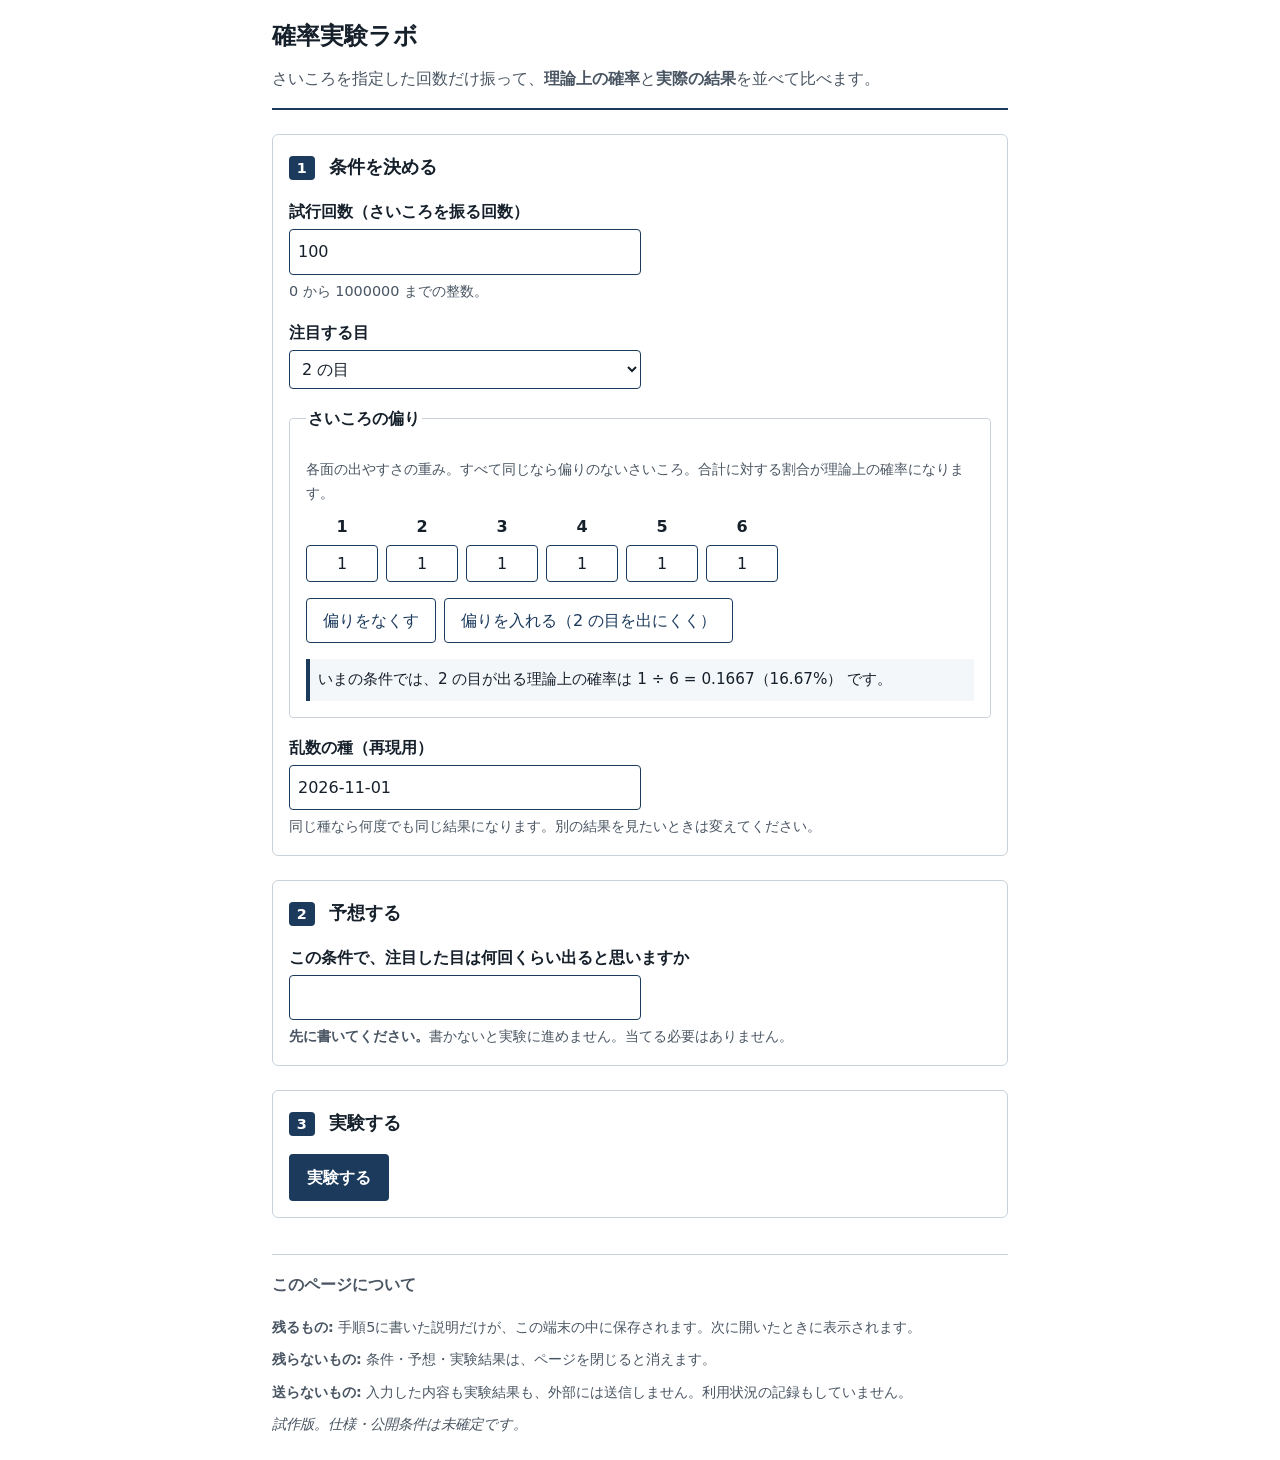
==== index.html @ 8e2ab412 "確率実験ラボ 最小範囲の試作 0007-A 工程04の承認（2026-10-31）に基づく最小範囲の試作。 予想の入力・条件指定・実験・割合と回数の併記・推移の図示・乱数の種による 再現・本人の説明欄" ====
<!DOCTYPE html>
<html lang="ja">
<head>
<meta charset="utf-8">
<meta name="viewport" content="width=device-width, initial-scale=1">
<title>確率実験ラボ</title>
<meta name="description" content="さいころを指定した回数だけ振り、理論上の確率と実際の結果を割合と回数の両方で並べて比べます。">
<link rel="manifest" href="manifest.webmanifest">
<meta name="theme-color" content="#1b3a5c">
<link rel="stylesheet" href="css/site.css">
</head>
<body>

<header class="page-head">
  <h1>確率実験ラボ</h1>
  <p class="lead">さいころを指定した回数だけ振って、<strong>理論上の確率</strong>と<strong>実際の結果</strong>を並べて比べます。</p>
</header>

<main>
<form id="experiment-form" novalidate>

  <section class="step" aria-labelledby="step1-title">
    <h2 id="step1-title"><span class="step-no">1</span> 条件を決める</h2>

    <div class="field">
      <label for="trials">試行回数（さいころを振る回数）</label>
      <input type="text" id="trials" name="trials" value="100" inputmode="numeric"
             autocomplete="off" aria-describedby="trials-help">
      <p class="help" id="trials-help">0 から 1000000 までの整数。</p>
    </div>

    <div class="field">
      <label for="face">注目する目</label>
      <select id="face" name="face">
        <option value="1">1 の目</option>
        <option value="2" selected>2 の目</option>
        <option value="3">3 の目</option>
        <option value="4">4 の目</option>
        <option value="5">5 の目</option>
        <option value="6">6 の目</option>
      </select>
    </div>

    <fieldset class="weights">
      <legend>さいころの偏り</legend>
      <p class="help" id="weights-help">各面の出やすさの重み。すべて同じなら偏りのないさいころ。合計に対する割合が理論上の確率になります。</p>
      <div class="weight-row" role="group" aria-describedby="weights-help">
        <span class="weight-cell"><label for="w1">1</label><input type="text" id="w1" value="1" inputmode="numeric" autocomplete="off"></span>
        <span class="weight-cell"><label for="w2">2</label><input type="text" id="w2" value="1" inputmode="numeric" autocomplete="off"></span>
        <span class="weight-cell"><label for="w3">3</label><input type="text" id="w3" value="1" inputmode="numeric" autocomplete="off"></span>
        <span class="weight-cell"><label for="w4">4</label><input type="text" id="w4" value="1" inputmode="numeric" autocomplete="off"></span>
        <span class="weight-cell"><label for="w5">5</label><input type="text" id="w5" value="1" inputmode="numeric" autocomplete="off"></span>
        <span class="weight-cell"><label for="w6">6</label><input type="text" id="w6" value="1" inputmode="numeric" autocomplete="off"></span>
      </div>
      <div class="preset-row">
        <button type="button" class="ghost" id="preset-even">偏りをなくす</button>
        <button type="button" class="ghost" id="preset-biased">偏りを入れる（2 の目を出にくく）</button>
      </div>
      <p class="readout" id="probability-readout" aria-live="polite"></p>
    </fieldset>

    <div class="field">
      <label for="seed">乱数の種（再現用）</label>
      <input type="text" id="seed" name="seed" value="2026-11-01" autocomplete="off" aria-describedby="seed-help">
      <p class="help" id="seed-help">同じ種なら何度でも同じ結果になります。別の結果を見たいときは変えてください。</p>
    </div>
  </section>

  <section class="step" aria-labelledby="step2-title">
    <h2 id="step2-title"><span class="step-no">2</span> 予想する</h2>
    <div class="field">
      <label for="prediction" id="prediction-label">この条件で、注目した目は何回くらい出ると思いますか</label>
      <input type="text" id="prediction" name="prediction" inputmode="numeric" autocomplete="off"
             aria-describedby="prediction-help">
      <p class="help" id="prediction-help"><strong>先に書いてください。</strong>書かないと実験に進めません。当てる必要はありません。</p>
    </div>
  </section>

  <section class="step" aria-labelledby="step3-title">
    <h2 id="step3-title"><span class="step-no">3</span> 実験する</h2>
    <button type="submit" class="primary" id="run">実験する</button>
    <div class="errors" id="errors" role="alert" hidden></div>
  </section>

</form>

<section class="step result" id="result" aria-labelledby="step4-title" hidden>
  <h2 id="step4-title"><span class="step-no">4</span> 比べる</h2>

  <p class="prediction-echo" id="prediction-echo"></p>

  <table class="compare">
    <caption>理論上の値と実際の結果</caption>
    <thead>
      <tr><th scope="col">見かた</th><th scope="col">理論上</th><th scope="col">実際</th><th scope="col">差</th></tr>
    </thead>
    <tbody>
      <tr>
        <th scope="row">割合</th>
        <td id="p-theory"></td><td id="p-actual"></td><td id="p-diff"></td>
      </tr>
      <tr>
        <th scope="row">回数</th>
        <td id="c-theory"></td><td id="c-actual"></td><td id="c-diff"></td>
      </tr>
    </tbody>
  </table>
  <p class="help">割合と回数は同じ結果を別の見かたで表したものです。<strong>割合が理論値に近づいても、回数そのものが理論どおりになるとはかぎりません。</strong></p>

  <h3>試行回数と相対度数の変化</h3>
  <div class="chart-wrap" id="chart"></div>
  <p class="help" id="chart-note"></p>

  <details class="breakdown">
    <summary>出た目の内訳を見る</summary>
    <table class="counts">
      <caption>各面が出た回数</caption>
      <thead><tr><th scope="col">目</th><th scope="col">理論上</th><th scope="col">実際</th></tr></thead>
      <tbody id="counts-body"></tbody>
    </table>
  </details>
</section>

<section class="step" id="explain-step" aria-labelledby="step5-title" hidden>
  <h2 id="step5-title"><span class="step-no">5</span> 自分の言葉で説明する</h2>
  <div class="field">
    <label for="explanation">予想と結果はどう違いましたか。なぜそうなったと思いますか。</label>
    <textarea id="explanation" rows="6" aria-describedby="explanation-help"></textarea>
    <p class="help" id="explanation-help">書いた内容はこの端末の中だけに残ります。外へは送りません。</p>
  </div>
  <p class="saved" id="saved-note" aria-live="polite"></p>
  <button type="button" class="ghost" id="clear-explanation">書いた内容を消す</button>
</section>

</main>

<footer class="page-foot">
  <h2>このページについて</h2>
  <p><strong>残るもの:</strong> 手順5に書いた説明だけが、この端末の中に保存されます。次に開いたときに表示されます。</p>
  <p><strong>残らないもの:</strong> 条件・予想・実験結果は、ページを閉じると消えます。</p>
  <p><strong>送らないもの:</strong> 入力した内容も実験結果も、外部には送信しません。利用状況の記録もしていません。</p>
  <p class="version">試作版。仕様・公開条件は未確定です。</p>
</footer>

<script src="js/core/seeded-random.js"></script>
<script src="js/probability/experiment.js"></script>
<script src="js/app.js"></script>
</body>
</html>
---- css/site.css ----
/*!
 * probability-lab — site.css
 * 小さな画面と表示倍率の変更に耐えることを優先する。
 * 色だけで意味を分けない（印刷・白黒でも読めるよう明度と線種でも分ける）。
 */

:root {
  --ink: #16202b;
  --ink-soft: #4a5663;
  --line: #c9d2db;
  --line-strong: #1b3a5c;
  --bg: #ffffff;
  --bg-soft: #f4f7fa;
  --accent: #1b3a5c;
  --warn-bg: #fdf3f2;
  --warn-line: #a32b22;
  --s1: 0.25rem;
  --s2: 0.5rem;
  --s3: 1rem;
  --s4: 1.5rem;
  --s5: 2.25rem;
}

* { box-sizing: border-box; }

html { font-size: 100%; }

body {
  margin: 0 auto;
  padding: var(--s3);
  max-width: 48rem;
  color: var(--ink);
  background: var(--bg);
  font-family: system-ui, "Hiragino Kaku Gothic ProN", "Yu Gothic", Meiryo, sans-serif;
  line-height: 1.7;
}

h1 { font-size: 1.5rem; margin: 0 0 var(--s2); }
h2 { font-size: 1.15rem; margin: 0 0 var(--s3); }
h3 { font-size: 1rem; margin: var(--s4) 0 var(--s2); }

.page-head { border-bottom: 2px solid var(--line-strong); padding-bottom: var(--s3); margin-bottom: var(--s4); }
.lead { margin: 0; color: var(--ink-soft); }

.step {
  border: 1px solid var(--line);
  border-radius: 6px;
  padding: var(--s3);
  margin-bottom: var(--s4);
}

.step-no {
  display: inline-block;
  min-width: 1.6rem;
  margin-right: var(--s2);
  padding: 0 var(--s1);
  text-align: center;
  color: var(--bg);
  background: var(--accent);
  border-radius: 4px;
  font-size: 0.9rem;
}

.field { margin-bottom: var(--s3); }
.field:last-child { margin-bottom: 0; }

label, legend { display: block; font-weight: 600; margin-bottom: var(--s1); }

input[type="text"], select, textarea {
  width: 100%;
  max-width: 22rem;
  padding: var(--s2);
  border: 1px solid var(--line-strong);
  border-radius: 4px;
  font: inherit;
  color: inherit;
  background: var(--bg);
}

textarea { max-width: 100%; resize: vertical; }

.help { margin: var(--s1) 0 0; font-size: 0.9rem; color: var(--ink-soft); }

fieldset.weights { border: 1px solid var(--line); border-radius: 4px; padding: var(--s3); margin: 0 0 var(--s3); }

.weight-row { display: flex; flex-wrap: wrap; gap: var(--s2); margin-top: var(--s2); }
.weight-cell { display: flex; flex-direction: column; width: 4.5rem; }
.weight-cell label { font-weight: 600; text-align: center; margin-bottom: var(--s1); }
.weight-cell input { width: 100%; text-align: center; padding: var(--s1); }

.preset-row { display: flex; flex-wrap: wrap; gap: var(--s2); margin-top: var(--s3); }

.readout {
  margin: var(--s3) 0 0;
  padding: var(--s2);
  background: var(--bg-soft);
  border-left: 4px solid var(--accent);
  font-size: 0.95rem;
}

button {
  font: inherit;
  padding: var(--s2) var(--s3);
  border-radius: 4px;
  cursor: pointer;
  min-height: 2.75rem;
}

button.primary { background: var(--accent); color: var(--bg); border: 2px solid var(--accent); font-weight: 600; }
button.ghost { background: var(--bg); color: var(--accent); border: 1px solid var(--accent); }
button:hover { opacity: 0.88; }

:focus-visible { outline: 3px solid var(--accent); outline-offset: 2px; }

.errors {
  margin-top: var(--s3);
  padding: var(--s2) var(--s3);
  background: var(--warn-bg);
  border-left: 4px solid var(--warn-line);
}
.errors ul { margin: var(--s1) 0 0; padding-left: 1.2rem; }

.prediction-echo {
  padding: var(--s2);
  background: var(--bg-soft);
  border-left: 4px solid var(--accent);
}

table { border-collapse: collapse; width: 100%; margin-bottom: var(--s2); }
caption { text-align: left; font-weight: 600; padding-bottom: var(--s1); }
th, td { border: 1px solid var(--line); padding: var(--s2); text-align: right; }
th[scope="row"], th[scope="col"]:first-child { text-align: left; }
thead th { background: var(--bg-soft); }

.compare td { font-variant-numeric: tabular-nums; }

.chart-wrap { margin: var(--s2) 0; overflow-x: auto; }
.chart-wrap svg { display: block; width: 100%; height: auto; min-width: 18rem; }

/* 図は色ではなく線種と明度で分ける。印刷と白黒表示でも読めるようにする。 */
.axis-line { stroke: var(--ink); stroke-width: 1; }
.tick-label { fill: var(--ink-soft); font-size: 0.72rem; }
.axis-title { fill: var(--ink); font-size: 0.78rem; font-weight: 600; }
.series-line { fill: none; stroke: #16202b; stroke-width: 2; }
.theory-line { fill: none; stroke: #8a95a1; stroke-width: 2; stroke-dasharray: 7 4; }
.series-label { fill: #16202b; font-size: 0.78rem; font-weight: 600; }
.theory-label { fill: #5a6672; font-size: 0.78rem; font-weight: 600; }

.breakdown { margin-top: var(--s4); }
.breakdown summary { cursor: pointer; font-weight: 600; padding: var(--s1) 0; }

.saved { min-height: 1.5rem; margin: var(--s1) 0 var(--s2); color: var(--ink-soft); font-size: 0.9rem; }

.page-foot {
  border-top: 1px solid var(--line);
  padding-top: var(--s3);
  margin-top: var(--s5);
  font-size: 0.9rem;
  color: var(--ink-soft);
}
.page-foot h2 { font-size: 1rem; }
.page-foot p { margin: 0 0 var(--s2); }
.version { font-style: italic; }

@media (max-width: 30rem) {
  body { padding: var(--s2); }
  .weight-cell { width: calc(33.333% - var(--s2)); }
  th, td { padding: var(--s1); font-size: 0.9rem; }
}

@media print {
  .preset-row, button { display: none; }
  .step { border: 1px solid #000; break-inside: avoid; }
}
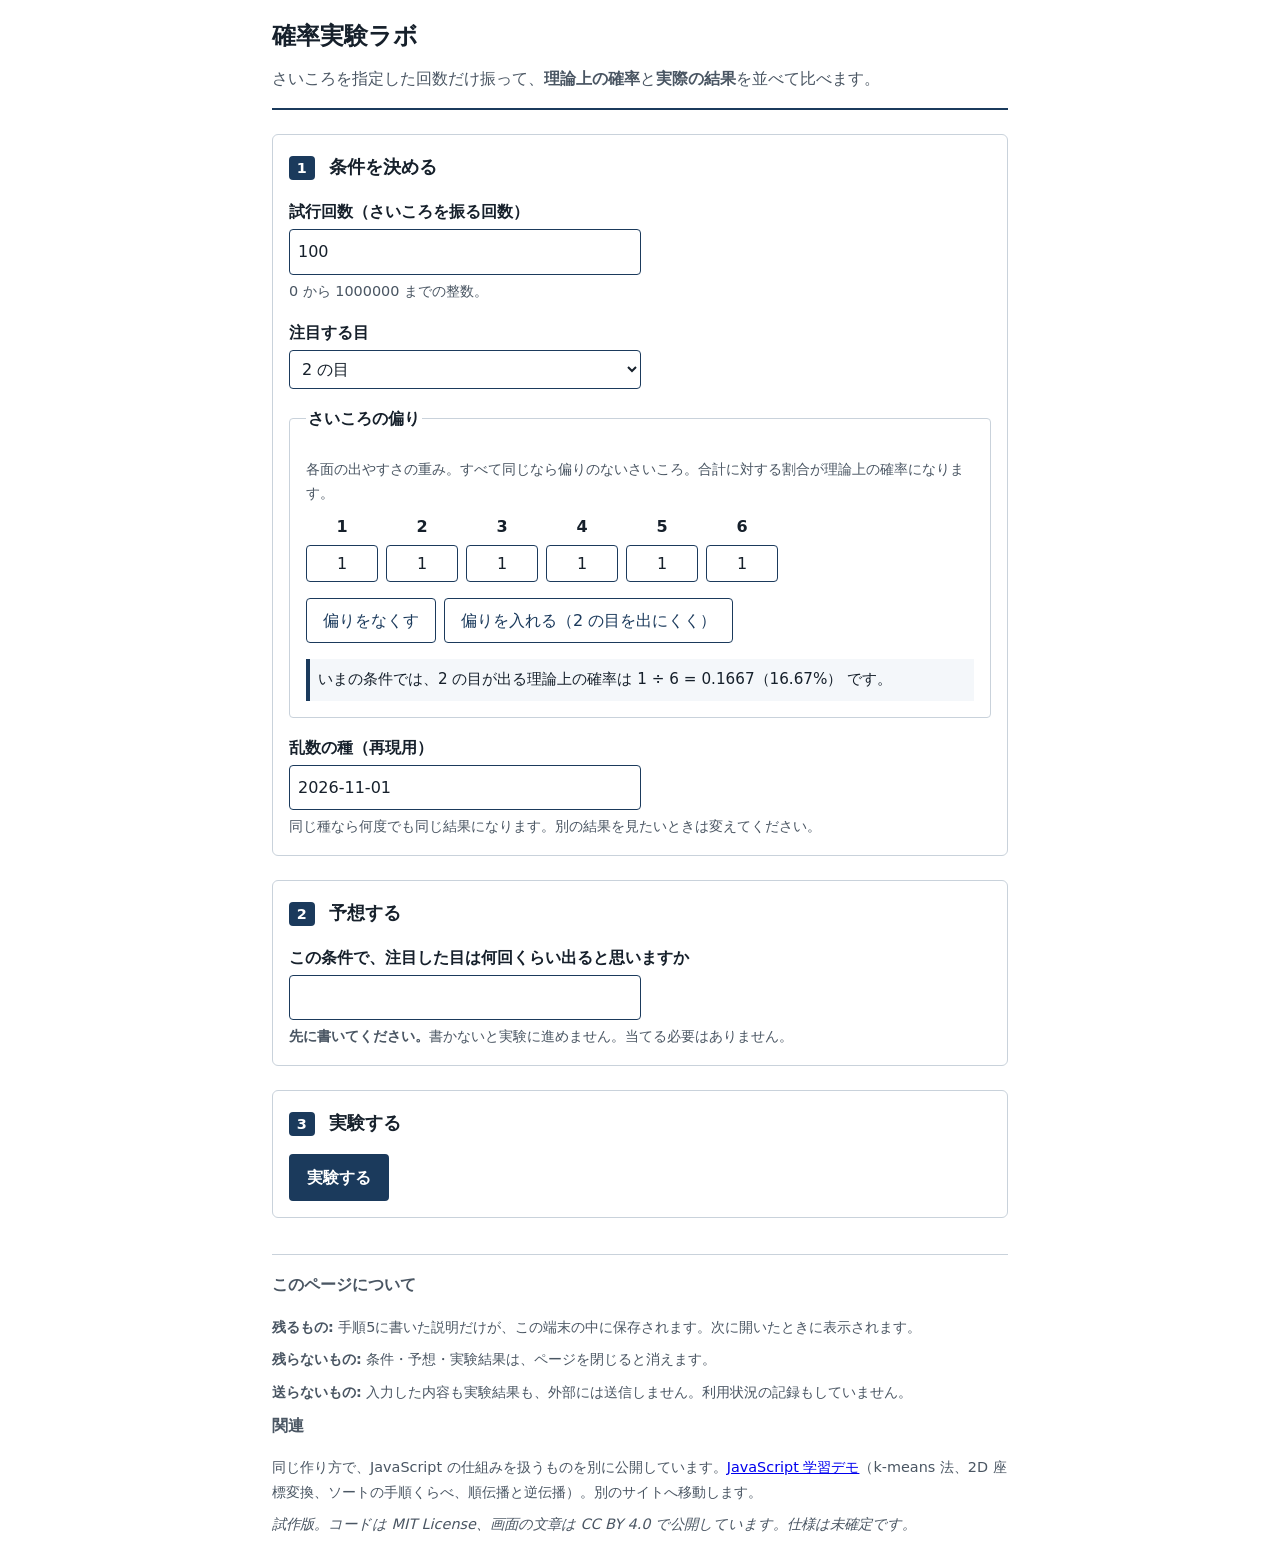
==== commit 399767cc: "0004 への関連リンクを追加し、公開条件の記述を実態へ更新 代表者の判断による 0004 JavaScript学習デモとの相互リンク。公開用リポジトリの公開と GitHub Pages の稼働を確認" ====
--- a/index.html
+++ b/index.html
@@ -139,7 +139,9 @@
   <p><strong>残るもの:</strong> 手順5に書いた説明だけが、この端末の中に保存されます。次に開いたときに表示されます。</p>
   <p><strong>残らないもの:</strong> 条件・予想・実験結果は、ページを閉じると消えます。</p>
   <p><strong>送らないもの:</strong> 入力した内容も実験結果も、外部には送信しません。利用状況の記録もしていません。</p>
-  <p class="version">試作版。仕様・公開条件は未確定です。</p>
+  <h2>関連</h2>
+  <p>同じ作り方で、JavaScript の仕組みを扱うものを別に公開しています。<a href="https://trans-it-jp.github.io/js-demo/">JavaScript 学習デモ</a>（k-means 法、2D 座標変換、ソートの手順くらべ、順伝播と逆伝播）。別のサイトへ移動します。</p>
+  <p class="version">試作版。コードは MIT License、画面の文章は CC BY 4.0 で公開しています。仕様は未確定です。</p>
 </footer>
 
 <script src="js/core/seeded-random.js"></script>
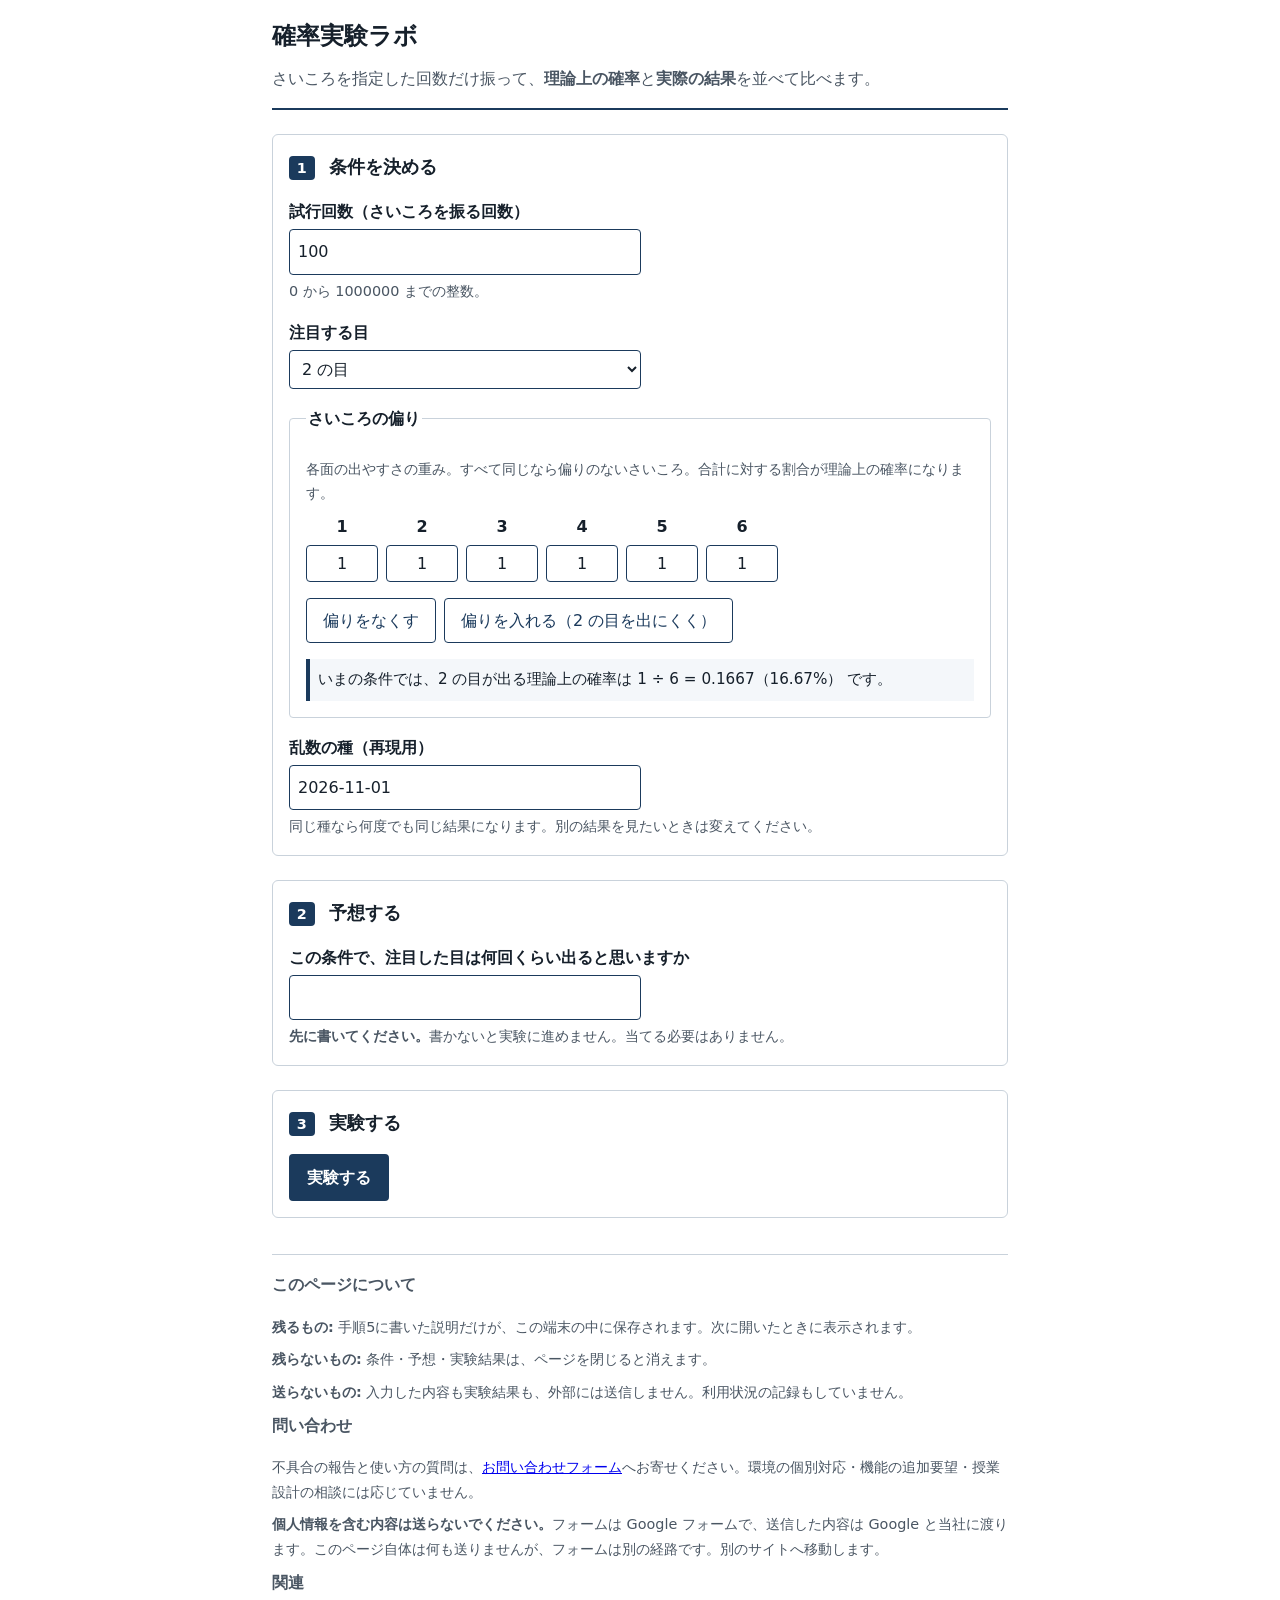
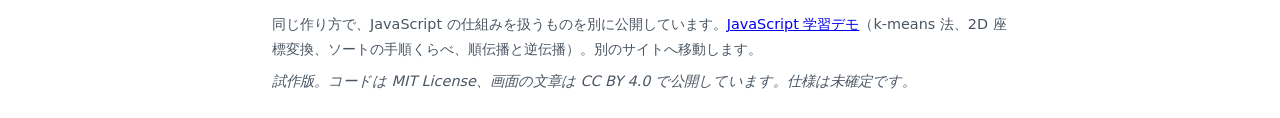
==== commit 6ead8d1d: "画面に問い合わせの案内を追加 代表者の判断により、画面（footer）にも問い合わせの案内を置いた。README だけでは、ページで不具合に遭った人がそのページから報告する経路がないため。  応じる範" ====
--- a/index.html
+++ b/index.html
@@ -139,6 +139,9 @@
   <p><strong>残るもの:</strong> 手順5に書いた説明だけが、この端末の中に保存されます。次に開いたときに表示されます。</p>
   <p><strong>残らないもの:</strong> 条件・予想・実験結果は、ページを閉じると消えます。</p>
   <p><strong>送らないもの:</strong> 入力した内容も実験結果も、外部には送信しません。利用状況の記録もしていません。</p>
+  <h2>問い合わせ</h2>
+  <p>不具合の報告と使い方の質問は、<a href="https://trans-it.jp/contact/">お問い合わせフォーム</a>へお寄せください。環境の個別対応・機能の追加要望・授業設計の相談には応じていません。</p>
+  <p><strong>個人情報を含む内容は送らないでください。</strong>フォームは Google フォームで、送信した内容は Google と当社に渡ります。このページ自体は何も送りませんが、フォームは別の経路です。別のサイトへ移動します。</p>
   <h2>関連</h2>
   <p>同じ作り方で、JavaScript の仕組みを扱うものを別に公開しています。<a href="https://trans-it-jp.github.io/js-demo/">JavaScript 学習デモ</a>（k-means 法、2D 座標変換、ソートの手順くらべ、順伝播と逆伝播）。別のサイトへ移動します。</p>
   <p class="version">試作版。コードは MIT License、画面の文章は CC BY 4.0 で公開しています。仕様は未確定です。</p>
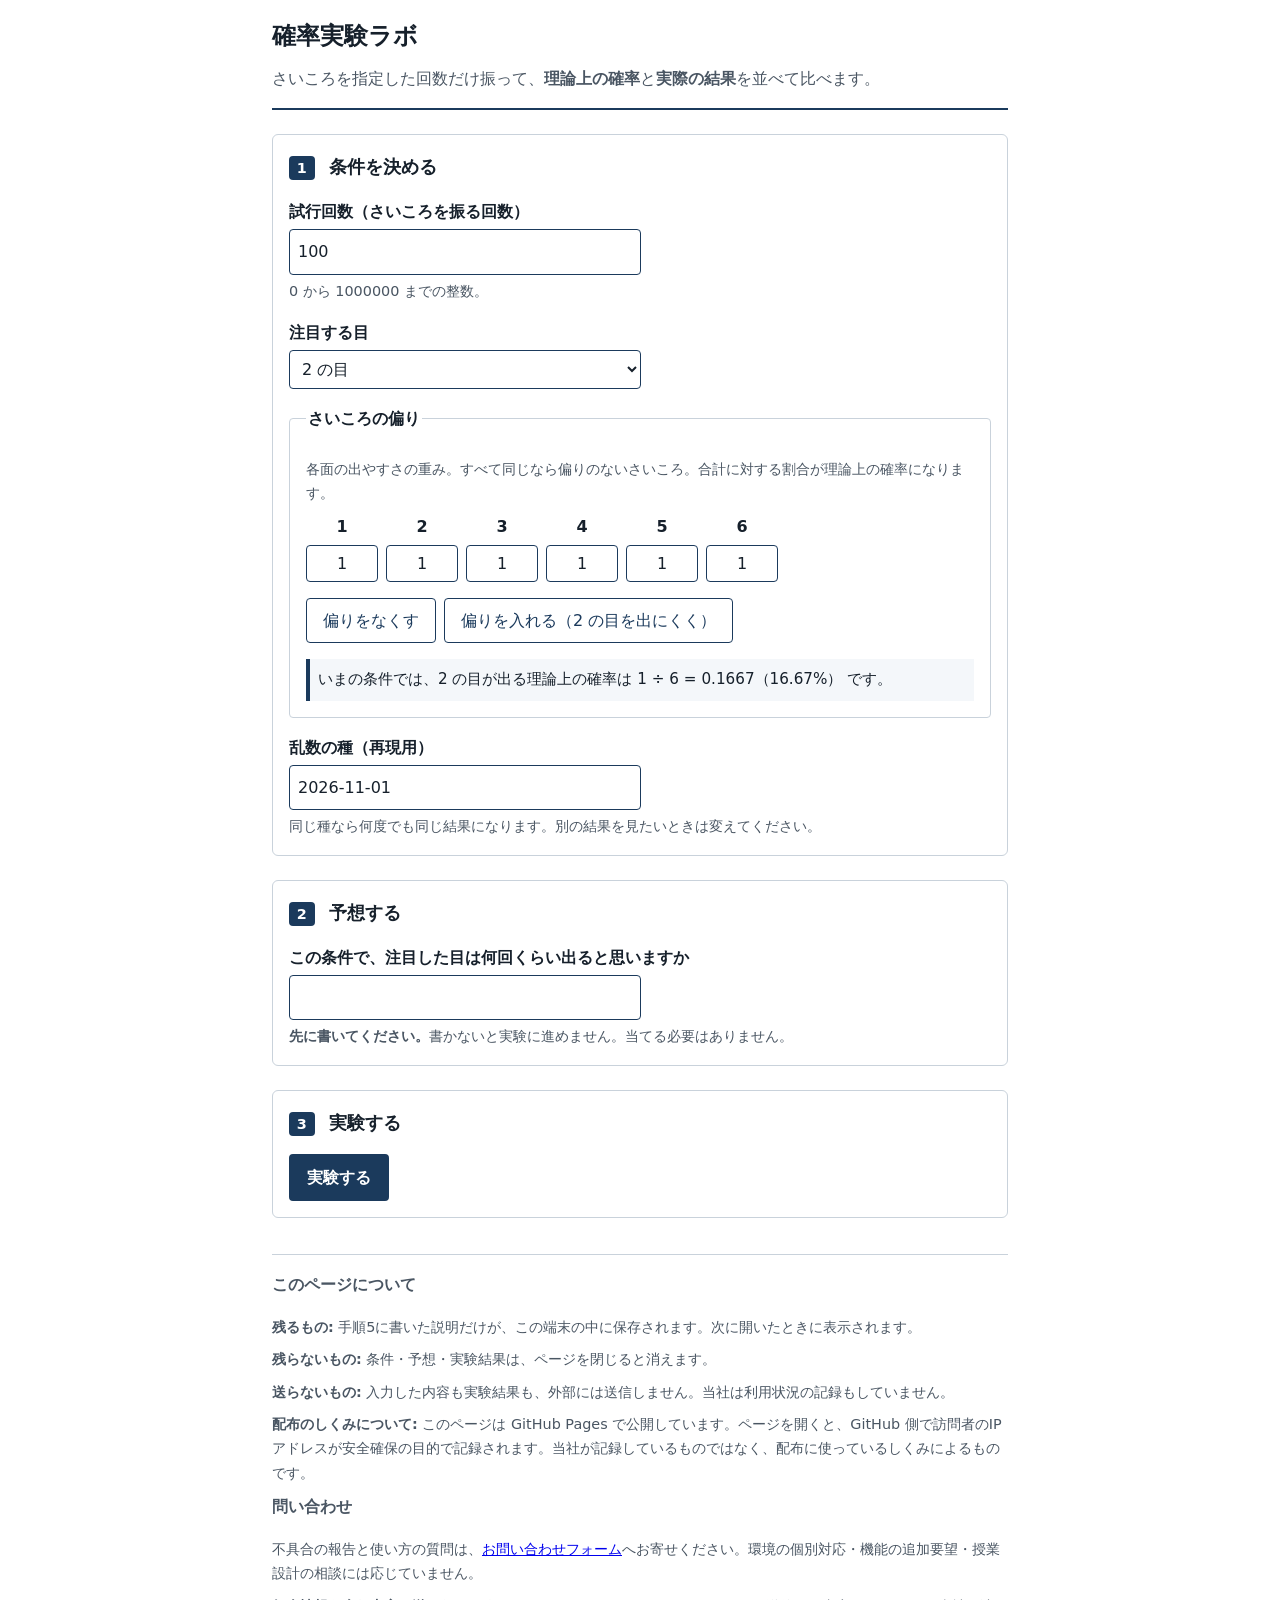
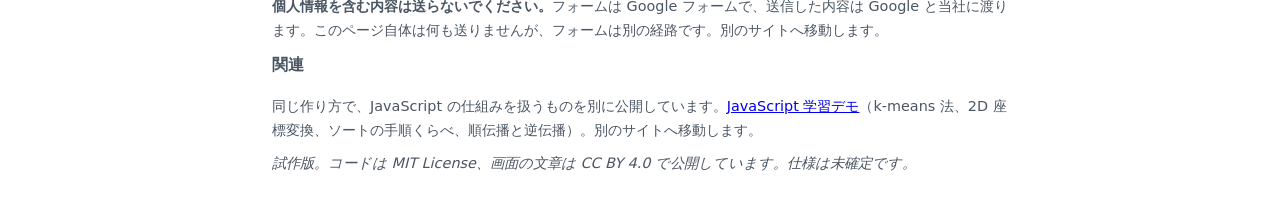
==== commit 57e800ea: "配布のしくみ（GitHub Pages のIPログ）を明記 「利用状況の記録もしていません」とだけ書くと、誰も何も記録していないと読めてしまうため補足した。  GitHub の公式ドキュメントのとおり" ====
--- a/index.html
+++ b/index.html
@@ -138,7 +138,8 @@
   <h2>このページについて</h2>
   <p><strong>残るもの:</strong> 手順5に書いた説明だけが、この端末の中に保存されます。次に開いたときに表示されます。</p>
   <p><strong>残らないもの:</strong> 条件・予想・実験結果は、ページを閉じると消えます。</p>
-  <p><strong>送らないもの:</strong> 入力した内容も実験結果も、外部には送信しません。利用状況の記録もしていません。</p>
+  <p><strong>送らないもの:</strong> 入力した内容も実験結果も、外部には送信しません。当社は利用状況の記録もしていません。</p>
+  <p><strong>配布のしくみについて:</strong> このページは GitHub Pages で公開しています。ページを開くと、GitHub 側で訪問者のIPアドレスが安全確保の目的で記録されます。当社が記録しているものではなく、配布に使っているしくみによるものです。</p>
   <h2>問い合わせ</h2>
   <p>不具合の報告と使い方の質問は、<a href="https://trans-it.jp/contact/">お問い合わせフォーム</a>へお寄せください。環境の個別対応・機能の追加要望・授業設計の相談には応じていません。</p>
   <p><strong>個人情報を含む内容は送らないでください。</strong>フォームは Google フォームで、送信した内容は Google と当社に渡ります。このページ自体は何も送りませんが、フォームは別の経路です。別のサイトへ移動します。</p>
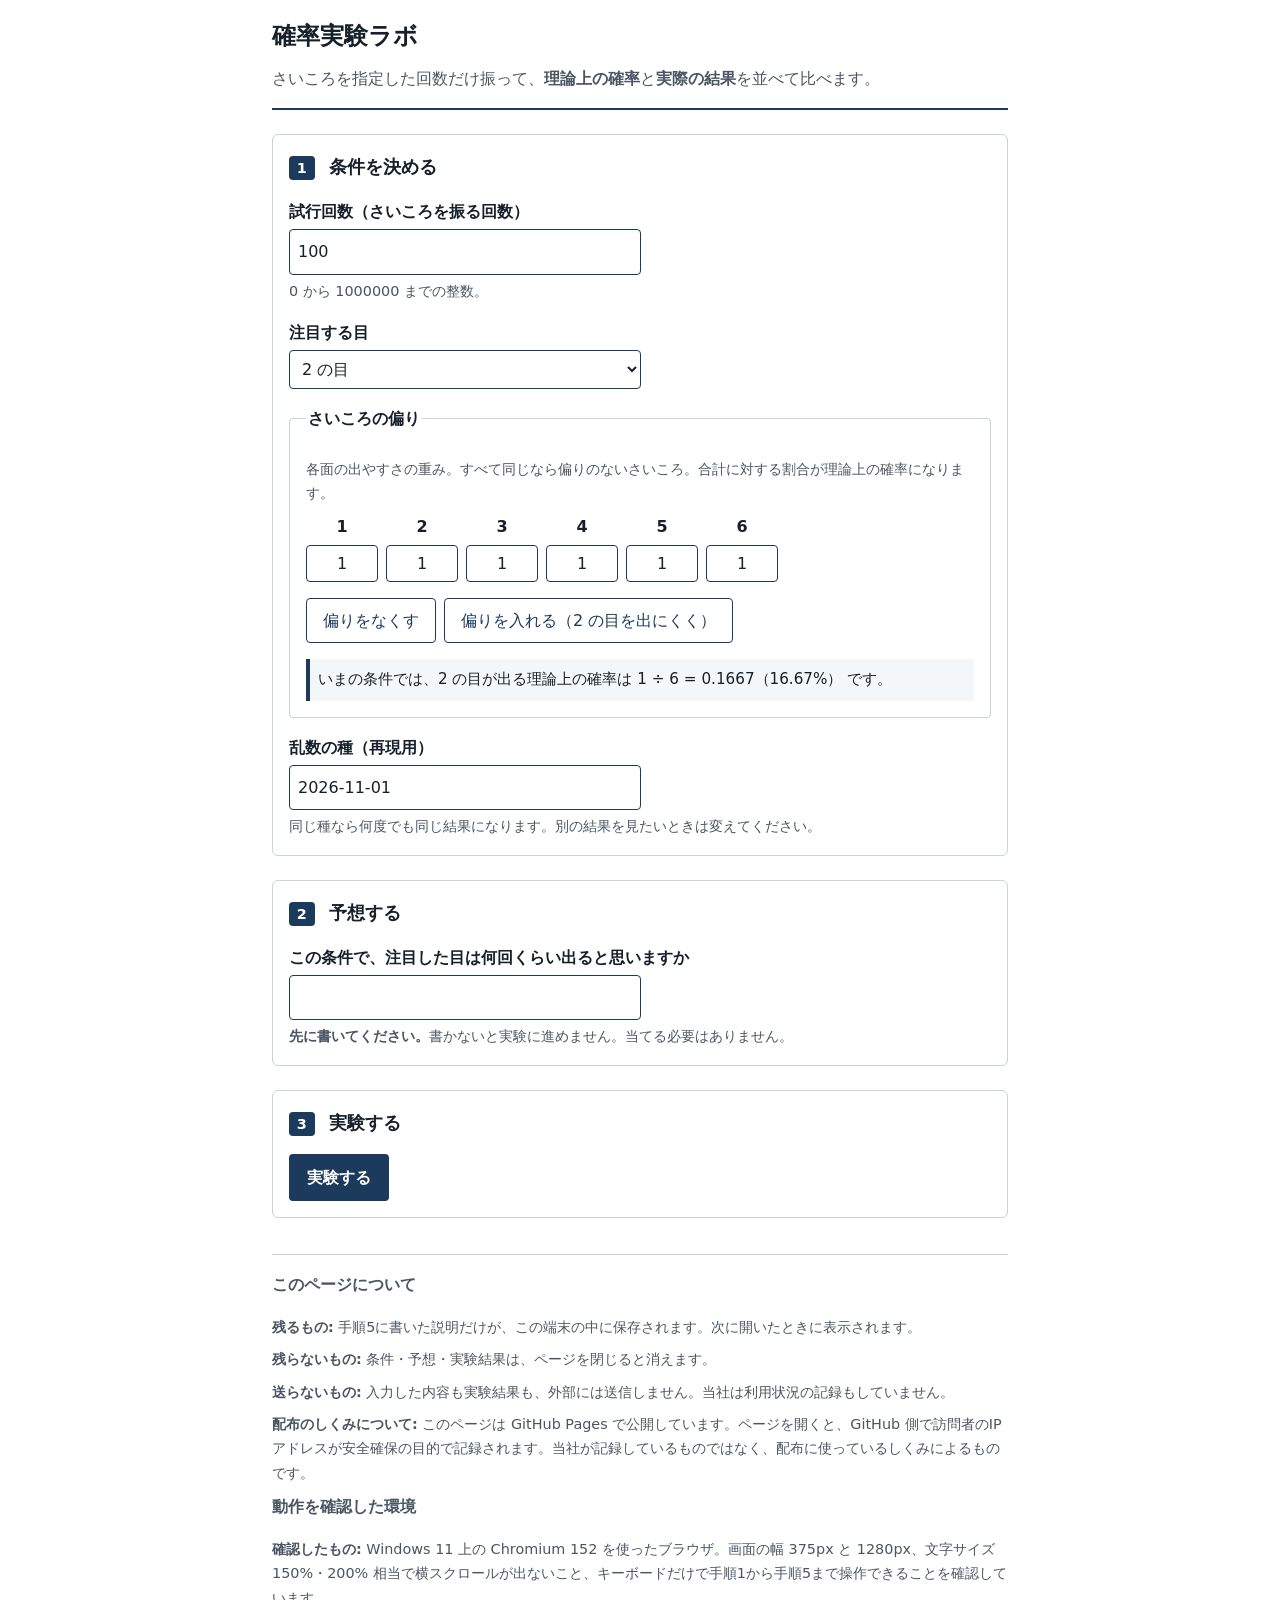
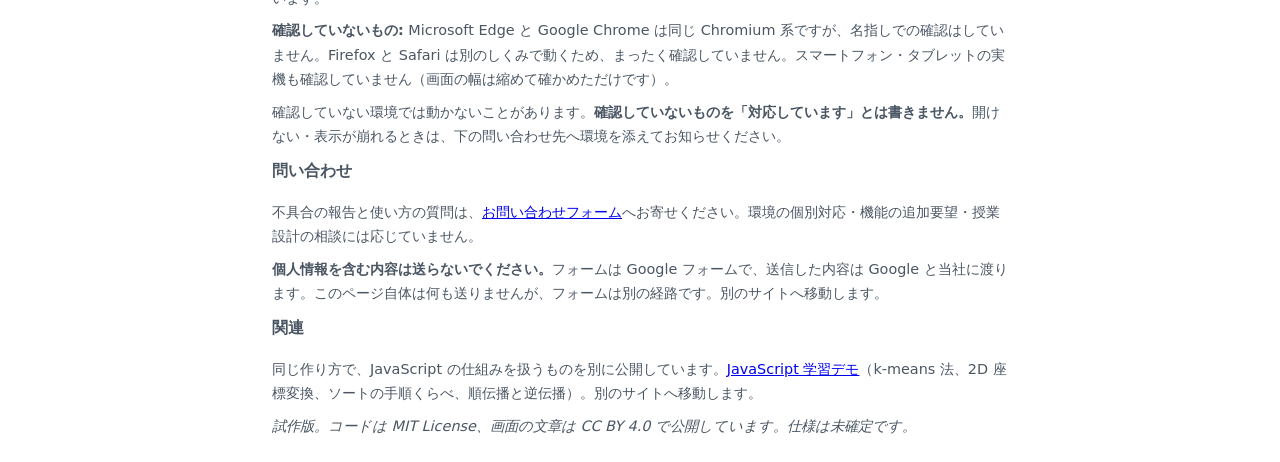
==== commit d3baf568: "動作を確認した環境を明記（画面とREADME） 確認したのは Windows 11 上の Chromium 152 を使ったブラウザ1種のみで、実機は 0台。Edge・Chrome は同系だが名指しで" ====
--- a/index.html
+++ b/index.html
@@ -140,6 +140,10 @@
   <p><strong>残らないもの:</strong> 条件・予想・実験結果は、ページを閉じると消えます。</p>
   <p><strong>送らないもの:</strong> 入力した内容も実験結果も、外部には送信しません。当社は利用状況の記録もしていません。</p>
   <p><strong>配布のしくみについて:</strong> このページは GitHub Pages で公開しています。ページを開くと、GitHub 側で訪問者のIPアドレスが安全確保の目的で記録されます。当社が記録しているものではなく、配布に使っているしくみによるものです。</p>
+  <h2>動作を確認した環境</h2>
+  <p><strong>確認したもの:</strong> Windows 11 上の Chromium 152 を使ったブラウザ。画面の幅 375px と 1280px、文字サイズ 150%・200% 相当で横スクロールが出ないこと、キーボードだけで手順1から手順5まで操作できることを確認しています。</p>
+  <p><strong>確認していないもの:</strong> Microsoft Edge と Google Chrome は同じ Chromium 系ですが、名指しでの確認はしていません。Firefox と Safari は別のしくみで動くため、まったく確認していません。スマートフォン・タブレットの実機も確認していません（画面の幅は縮めて確かめただけです）。</p>
+  <p>確認していない環境では動かないことがあります。<strong>確認していないものを「対応しています」とは書きません。</strong>開けない・表示が崩れるときは、下の問い合わせ先へ環境を添えてお知らせください。</p>
   <h2>問い合わせ</h2>
   <p>不具合の報告と使い方の質問は、<a href="https://trans-it.jp/contact/">お問い合わせフォーム</a>へお寄せください。環境の個別対応・機能の追加要望・授業設計の相談には応じていません。</p>
   <p><strong>個人情報を含む内容は送らないでください。</strong>フォームは Google フォームで、送信した内容は Google と当社に渡ります。このページ自体は何も送りませんが、フォームは別の経路です。別のサイトへ移動します。</p>
